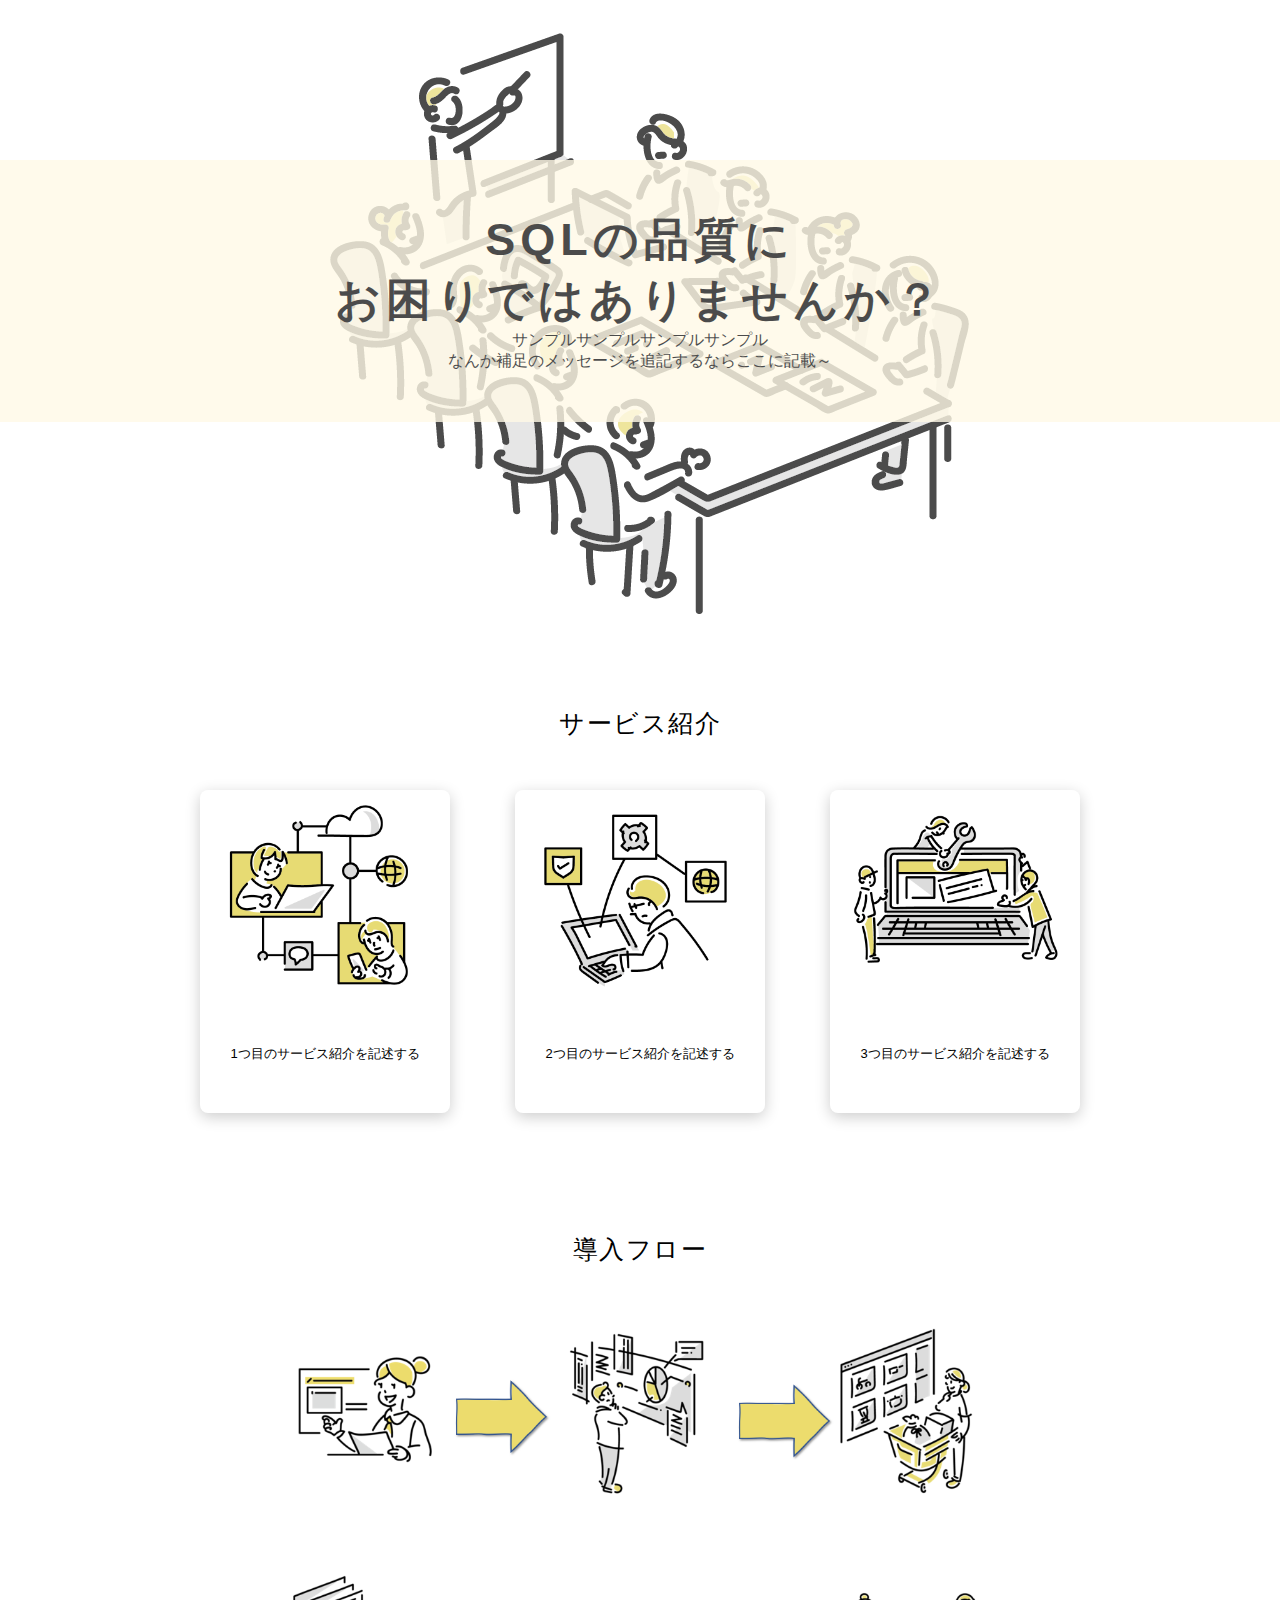
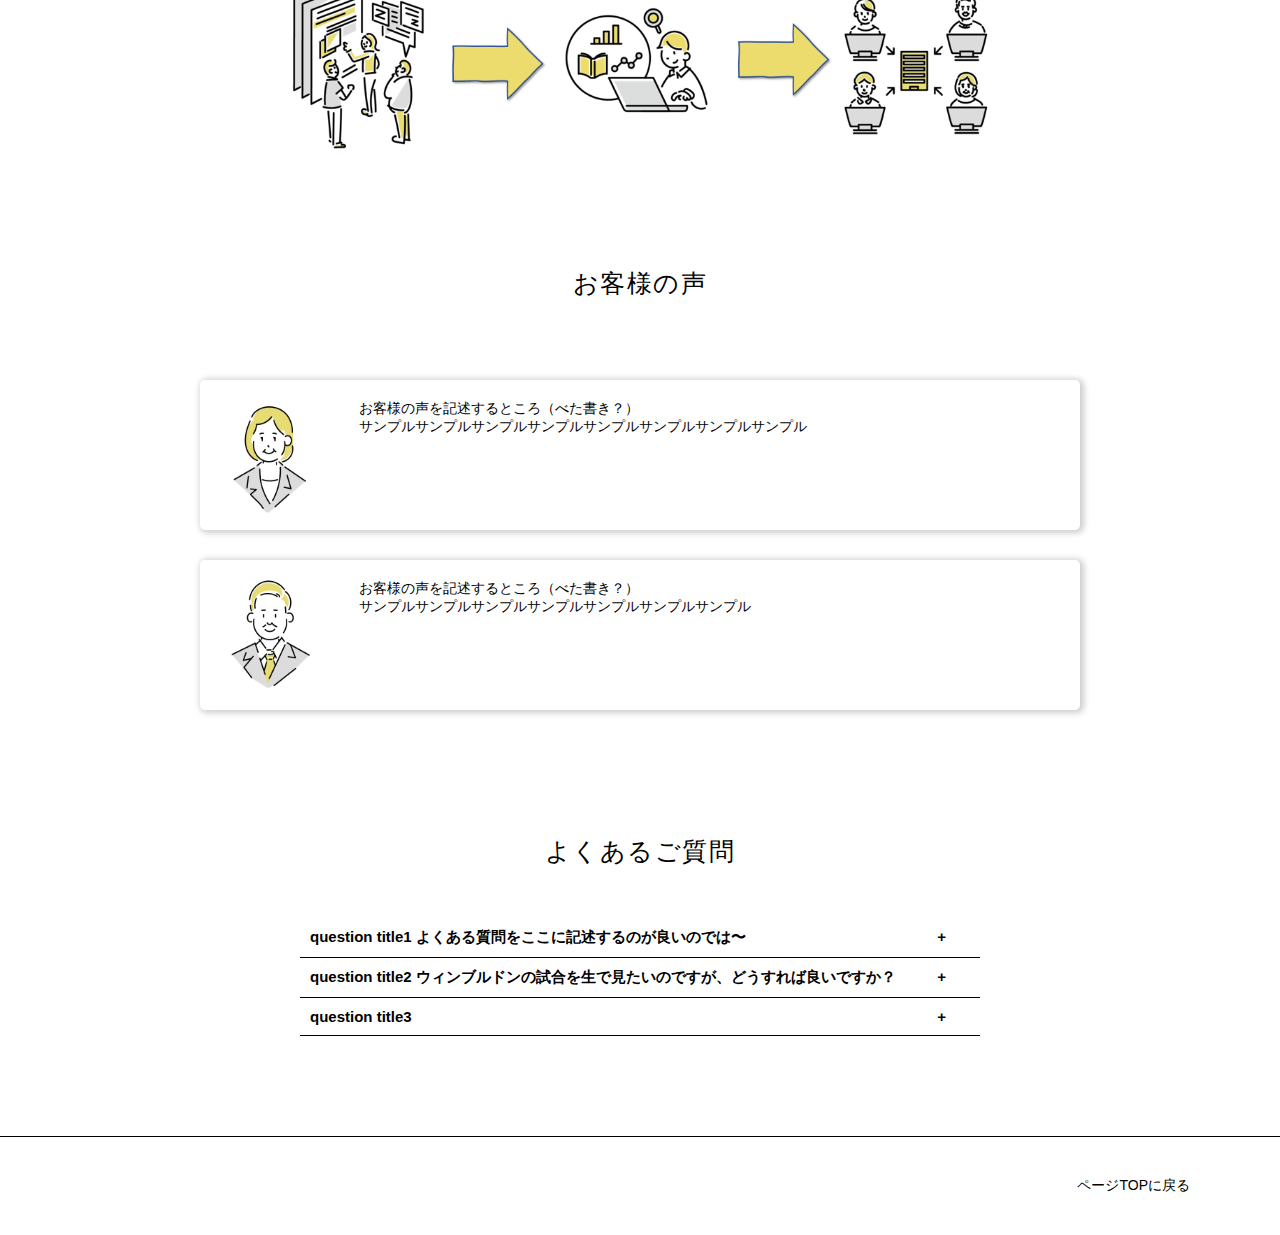
==== html/index.html @ bd045e1e "Rename landingPage.html to index.html" ====
<!DOCTYPE html>
<html>
    <head>
        <meta charset="utf-8">
        <meta name="viewport" content="width=device-width,initial-scale=1" />
        <meta name="viewport" content="width=device-width, initial-scale=1.0, maximum-scale=1.0, minimum-scale=1.0">
        <title>landingPage</title>
        <link rel="stylesheet" href="https://maxcdn.bootstrapcdn.com/font-awesome/4.3.0/css/font-awesome.min.css">
        <link rel="stylesheet" href="https://use.fontawesome.com/releases/v5.0.6/css/all.css">
        <link rel="stylesheet" href="../css/stylesheet.css">
        <script src="https://ajax.googleapis.com/ajax/libs/jquery/3.2.1/jquery.min.js"></script>
    </head>
    <body>
        <!-- メインエリア -->
        <div class="main-wrapper">
            <div class="conatiner">
                <div class="main-title">
                    <h1>SQLの品質に <br />お困りではありませんか？</h1>
                    <p>サンプルサンプルサンプルサンプル <br /> なんか補足のメッセージを追記するならここに記載～</p>
                </div>
            </div>
        </div>
        <!-- ここまで -->

        <!-- サービス紹介エリア -->
        <div class="service-wrapper">
            <div class="container">
                <h2>サービス紹介</h2>
                <div class="services">
                    <div class="service">
                        <div class="service-icon1">
                            <!-- <img src="../img/service1.png" alt="紹介画像1"> -->
                        </div>
                        <p class="text-service">1つ目のサービス紹介を記述する</p>
                    </div>
                    <div class="service">
                        <div class="service-icon2">
                            <!-- <img src="../img/service2.png" alt="紹介画像2"> -->
                        </div>
                        <p class="text-service">2つ目のサービス紹介を記述する</p>
                    </div>
                    <div class="service">
                        <div class="service-icon3">
                            <!-- <img src="../img/service3.png" alt="紹介画像3"> -->
                        </div>
                        <p class="text-service">3つ目のサービス紹介を記述する</p>
                    </div>
                </div>
            </div>
        </div>
        <!-- ここまで -->
        
        <!-- 導入フローエリア -->
        <div class="flow-wrapper">
            <div class="container">
                <h2>導入フロー</h2>
                <!-- フロー1段目 -->
                <div class="flow">
                    <img src="../img/flow.png" alt="導入フロー">
                </div>
            </div>
        </div>
        <!-- ここまで -->

        <!-- お客様の声 -->
        <div class="testimonials-wrapper">
            <div class="container">
                <h2>お客様の声</h2>
                <div class="testimonials">
                    <div class="testimonial">
                        <div class="testimonial-icon">
                            <img src="../img/testimonial1.png" alt="お客様の声1">
                        </div>
                        <p class="test-txt">お客様の声を記述するところ（べた書き？）<br />サンプルサンプルサンプルサンプルサンプルサンプルサンプルサンプル</p>
                    </div>
                    <div class="testimonial">
                        <div class="testimonial-icon">
                            <img src="../img/testimonial2.png" alt="お客様の声2">
                        </div>
                        <p class="test-txt">お客様の声を記述するところ（べた書き？）<br />サンプルサンプルサンプルサンプルサンプルサンプルサンプル</p>
                    </div>
                </div> 
            </div>
        </div>
        <!-- ここまで -->

        <!-- よくあるご質問 -->
        <div class="faq-wrapper">
            <div class="container">
                <h2>よくあるご質問</h2>
                <div class="faq">
                    <h4 class="accordion-title question">question title1 よくある質問をここに記述するのが良いのでは〜</h4>
                    <div class="answer">answer area1</div>
                    <h4 class="accordion-title question">question title2 ウィンブルドンの試合を生で見たいのですが、どうすれば良いですか？</h4>
                    <div class="answer">answer → お金を貯めてロンドンに行きましょう。</div>
                    <h4 class="accordion-title question">question title3</h4>
                    <div class="answer">answer area3</div>
                </div>
            </div>
        </div>
        <!-- ここまで -->

        <!-- フッター -->
        <footer>
            <p class="pagetop-back" id="pagetop">
                ページTOPに戻る
            </p>
        </footer>
        <!-- ここまで -->
        
        <script src="../js/script.js"></script>
    </body>
</html>
---- css/stylesheet.css ----
/* 全体の設定 */
*{
    box-sizing: border-box;
    cursor: pointer;
}

html, body,
ul, ol, li,
h1, h2, h3, h4, h5, h6, p, div{
    margin: 0;
    padding: 0;
}

body{
    font-family: Verdana, Geneva, Tahoma, sans-serif;
}

li{
    list-style: none;
}

a{
    text-decoration: none;
}
/* ここまで */
.container{
    width: 100%;
    margin: 0 auto;
    text-align: center;
}

.main-wrapper{
    background-image: url(../img/main-wrapper-bg.png);
    background-repeat: no-repeat;
    /* background-size: auto; */
    background-position: center;
    opacity: 0.7;
    padding: 160px 0 220px 0;
    text-align: center;
    /* border-bottom: 1px solid #000; */
}

.main-wrapper h1{
    letter-spacing: 5px;
    font-size: 45px;
}

.main-title{
    background: rgba(255,248,220,0.8);
    padding: 50px;
    /* margin: 30px; */
}

h2{
    text-align: center;
    padding: 50px 0;
    font-size: 25px;
    font-weight: normal;
    letter-spacing: 1.5px;
}

.service-wrapper{
    padding: 15px 200px 70px;
}

.services{
    display: flex;
    justify-content: space-between;
}

.service{
    padding: 0px 0px 25px 0px;
    box-shadow: 0 4px 15px rgba(0, 0, 0, .2);
    border-radius: 8px;
    overflow: hidden;
}

.service-icon1{
    height: 200px;
    width: 250px;
    margin: 10px 0px 0px 0px;
    background: url(../img/service1.png) no-repeat center;
    background-size: cover;
    box-sizing: border-box;
}

.service-icon2{
    height: 200px;
    width: 250px;
    margin: 10px 0px 0px 0px;
    background: url(../img/service2.png) no-repeat center;
    background-size: cover;
    box-sizing: border-box;
}

.service-icon3{
    height: 200px;
    width: 250px;
    margin: 10px 0px 0px 0px;
    background: url(../img/service3.png) no-repeat center;
    background-size: cover;
    box-sizing: border-box;
}

.text-service{
    margin-top: 20px;
    font-size: 13px;
    color: #000;
    padding: 25px;
}

.testimonials-wrapper{
    padding: 50px 0px 30px;
}

.testimonials{
    padding: 0px 200px;
    width: 100%;
}

.testimonial{
    display: flex;
    justify-content: center;
    height: 150px;
    margin: 30px auto;
    box-shadow: 2px 1px 6px 2px rgba(0, 0, 0, .2);
    border-radius: 5px;
}

.testimonial-icon img{
    width: 120%;
    height: 100%;
}

.flow img{
    width: 60%;
}

.test-txt{
    width: 100%;
    margin: 20px 20px 20px 40px;
    font-size: 14px;
    text-align: left;
}

.faq-wrapper{
    padding: 15px 300px 100px;
}

.faq{
    width: 100%;
    margin: 0 auto;
}

.accordion-title{
    border-bottom: 1px solid #000;
    font-size: 15px;
    padding: 10px;
    text-align: left;
    position: relative;;
}

.accordion-title::after{
    content: '+';
    position: absolute;
    right: 5%;
}

.accordion-title.is-active::after{
    content: '➖';
    right: 5%;
}

.answer{
    text-align: left;
    font-size: 15px;
    line-height: 0px;
    height: 0px;
    overflow: hidden;
}

.answer.is-open{
    border-bottom: 1px solid #000;
    padding: 15px;
    height: auto;
    line-height: normal;
}

footer{
    border-top: 1px solid #000;
    padding: 40px;
}

.pagetop-back{
    margin-right: 50px;
    color: #000;
    font-size: 14px;
    text-align: right;
}

.pagetop-back:hover{
    color: rgb(255, 130, 80);
}
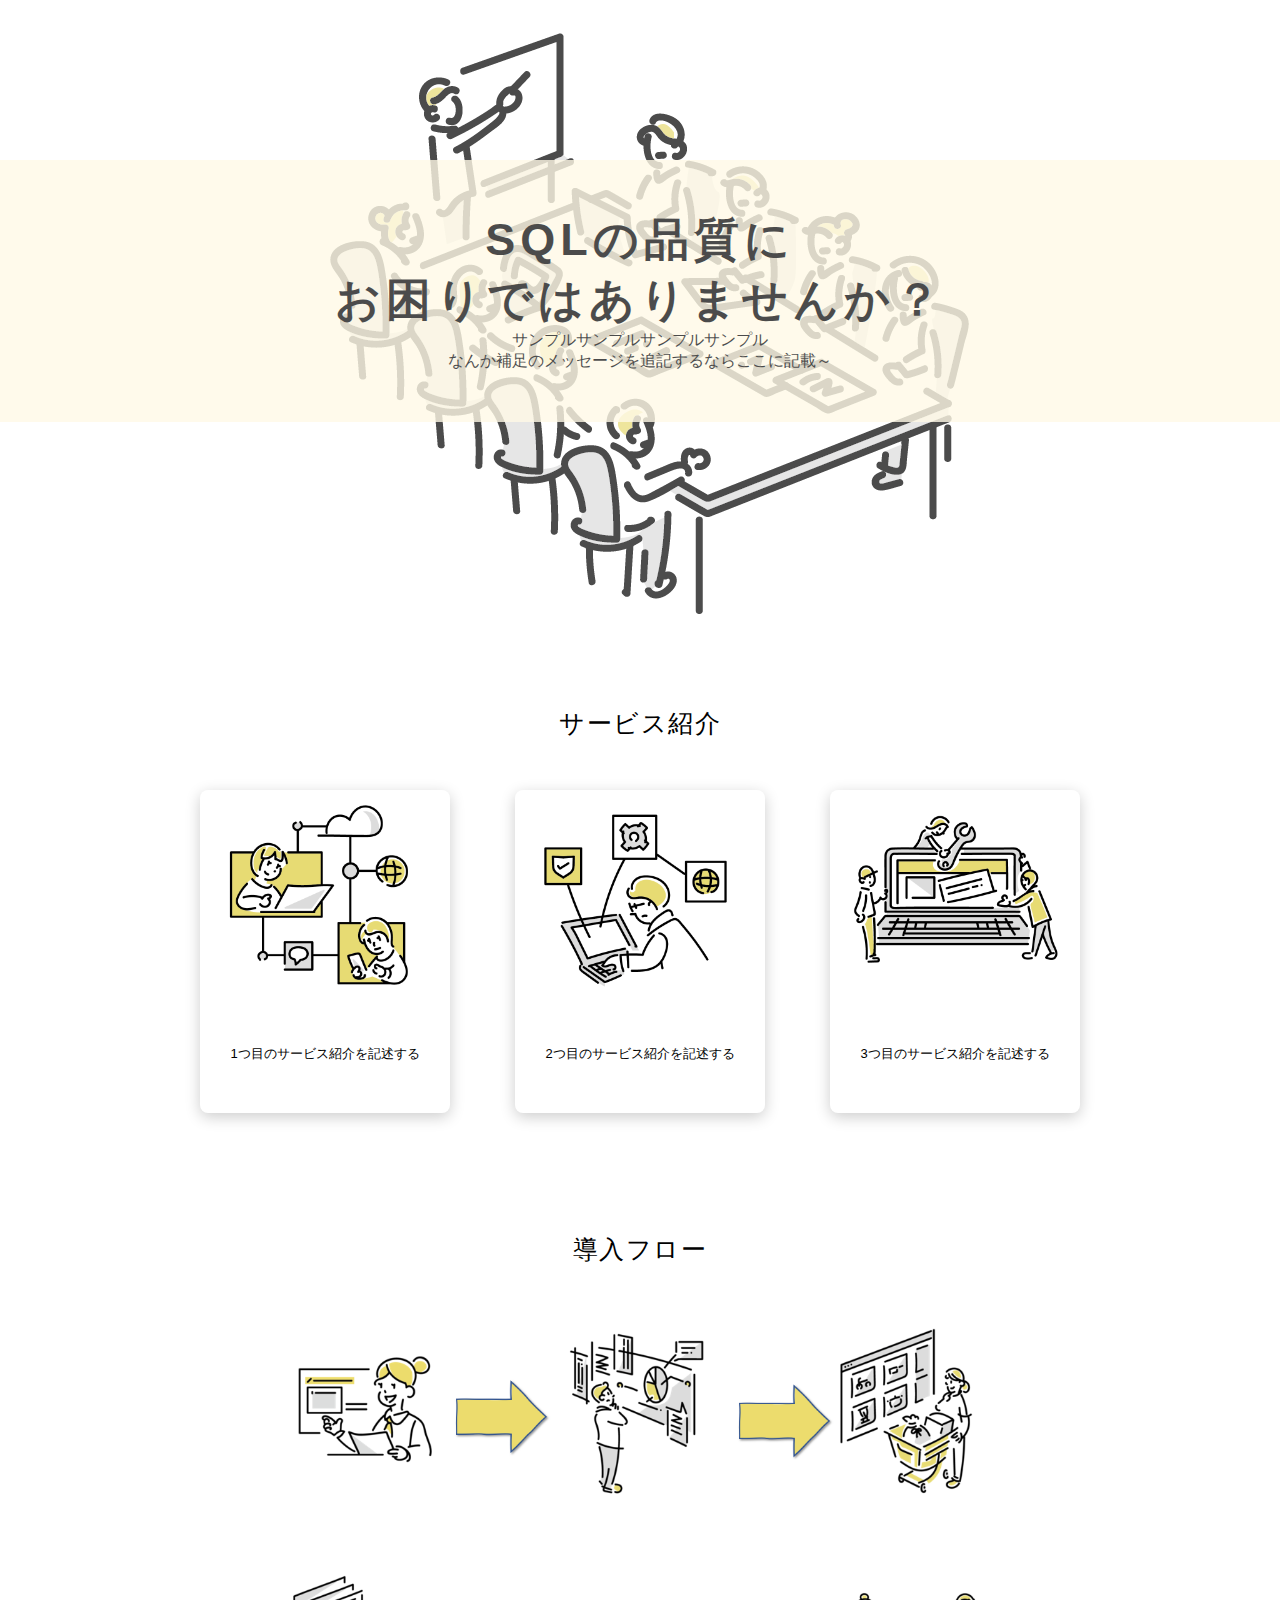
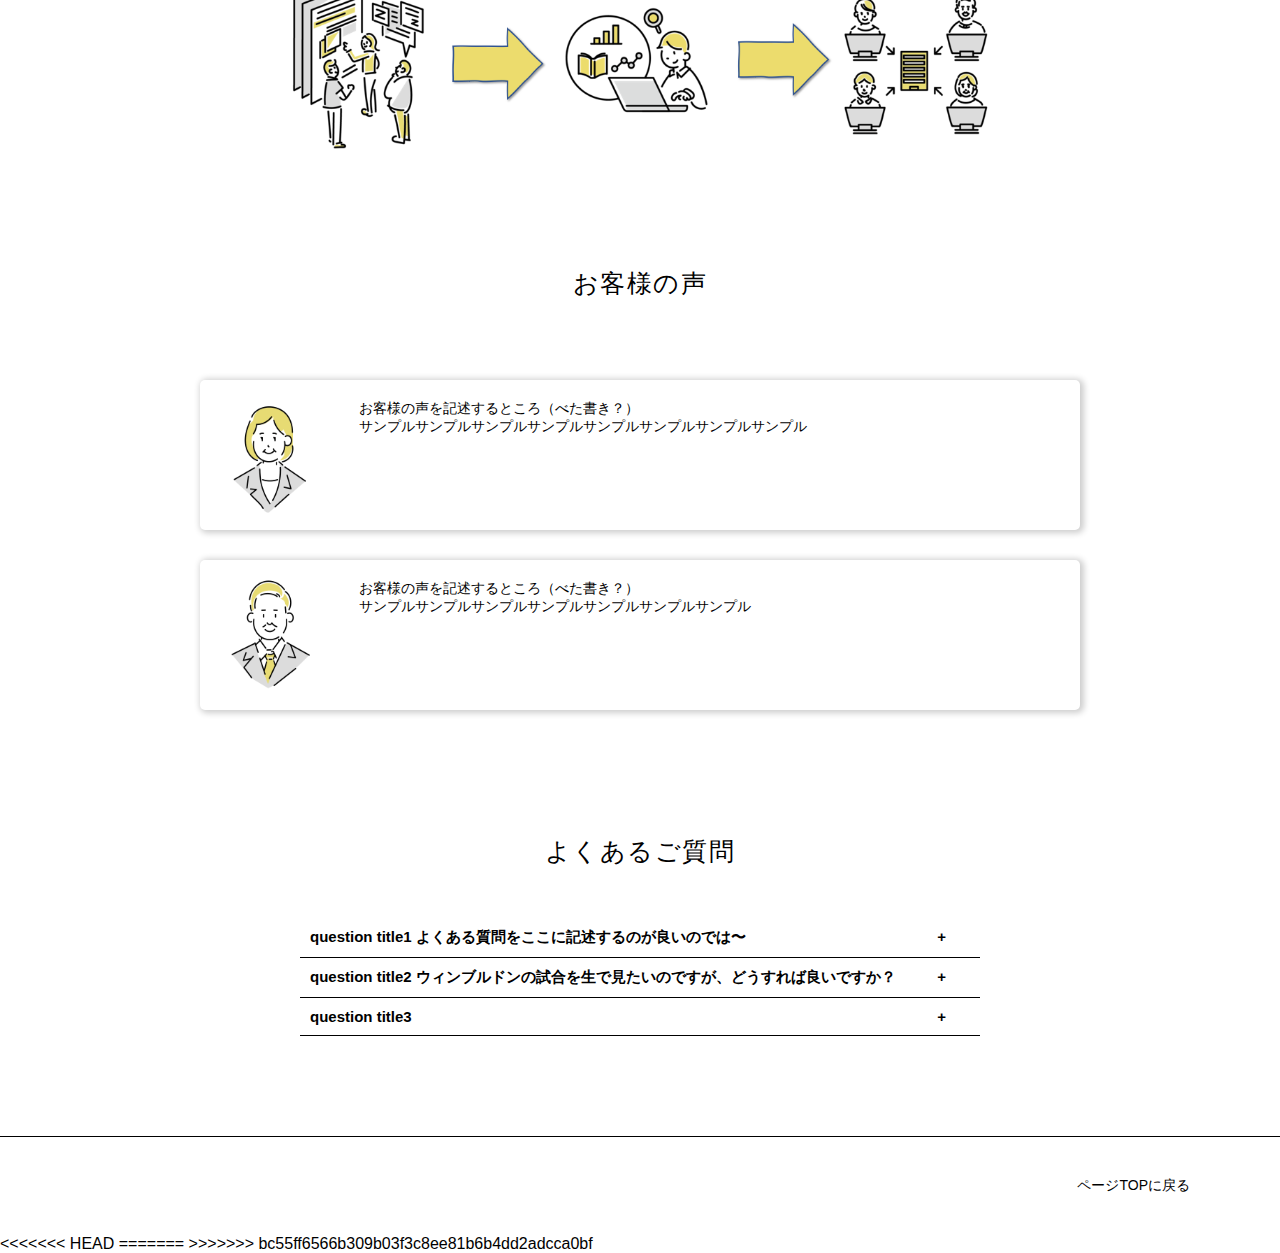
==== commit 6f401549: "Merge branch 'master' of https://github.com/rs-janv/LandingPage" ====
--- a/html/index.html
+++ b/html/index.html
@@ -110,4 +110,8 @@
         
         <script src="../js/script.js"></script>
     </body>
+<<<<<<< HEAD
+</html>
+=======
 </html>
+>>>>>>> bc55ff6566b309b03f3c8ee81b6b4dd2adcca0bf
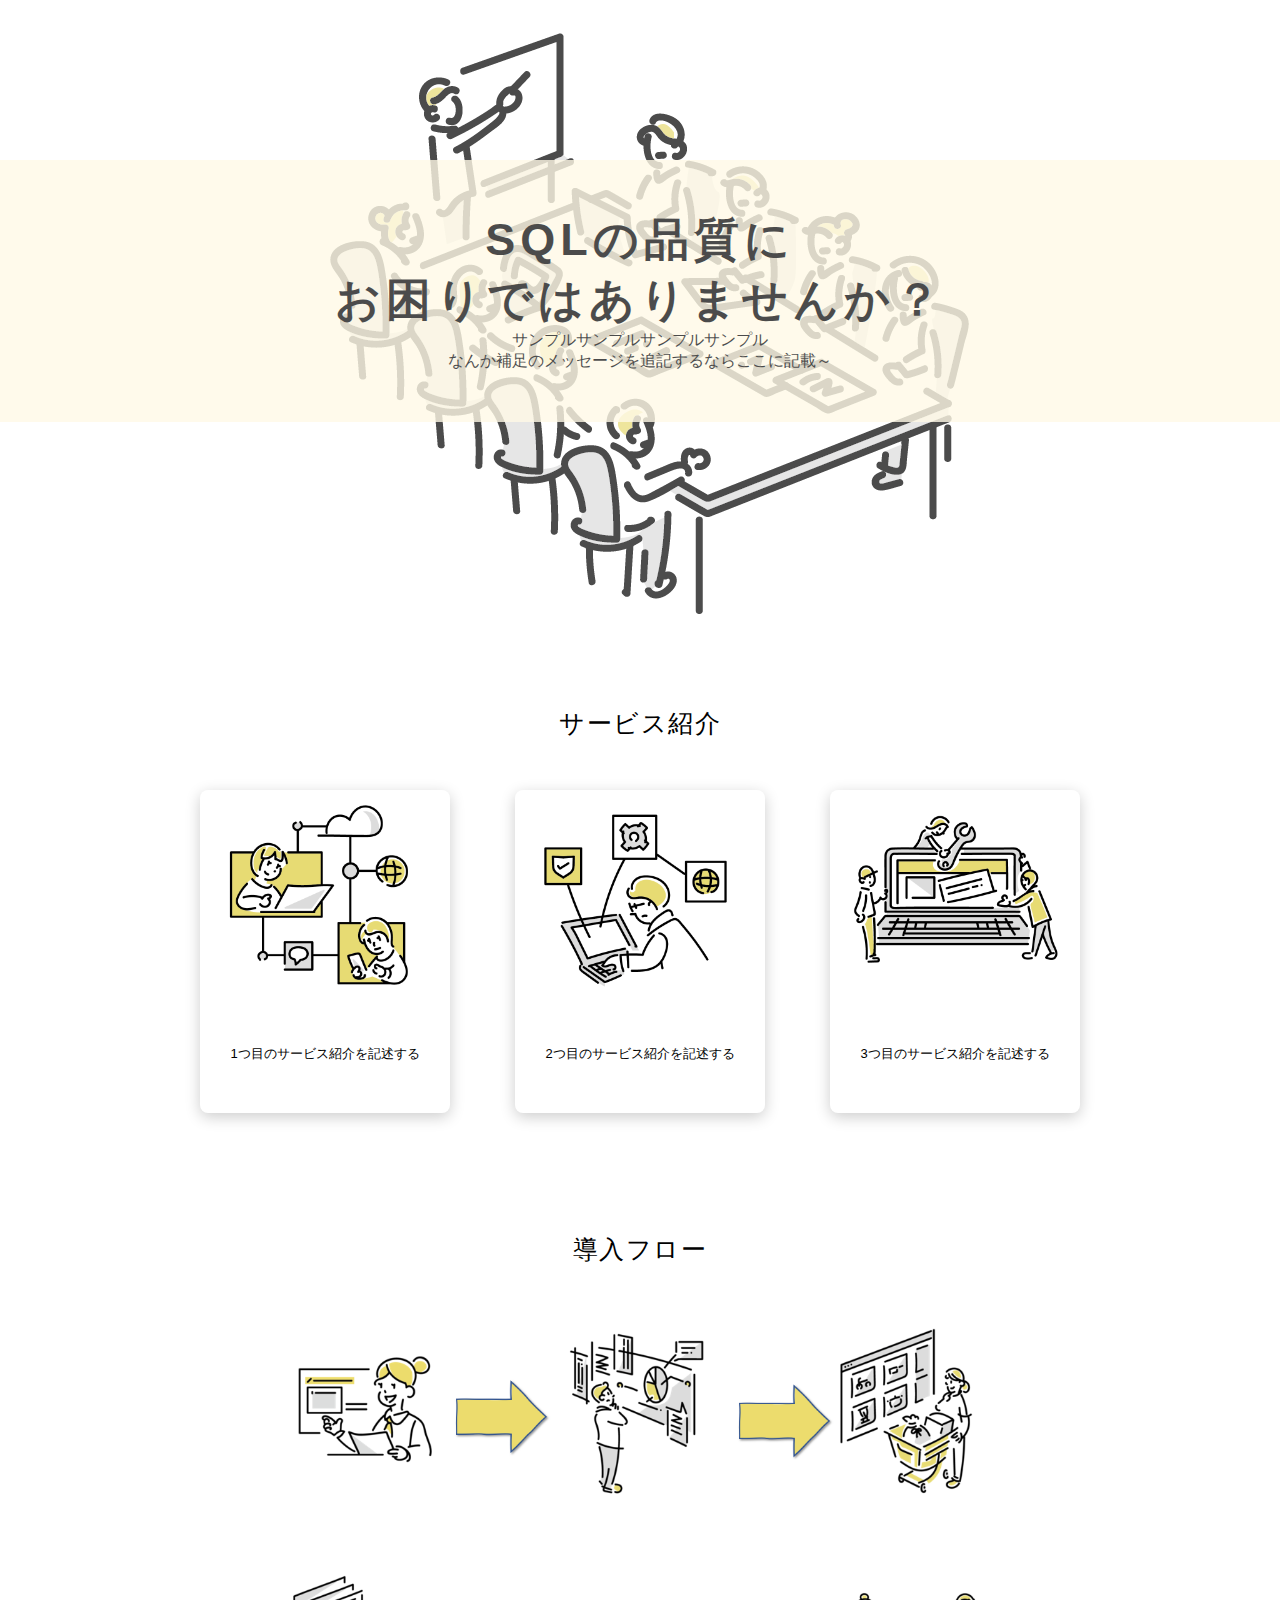
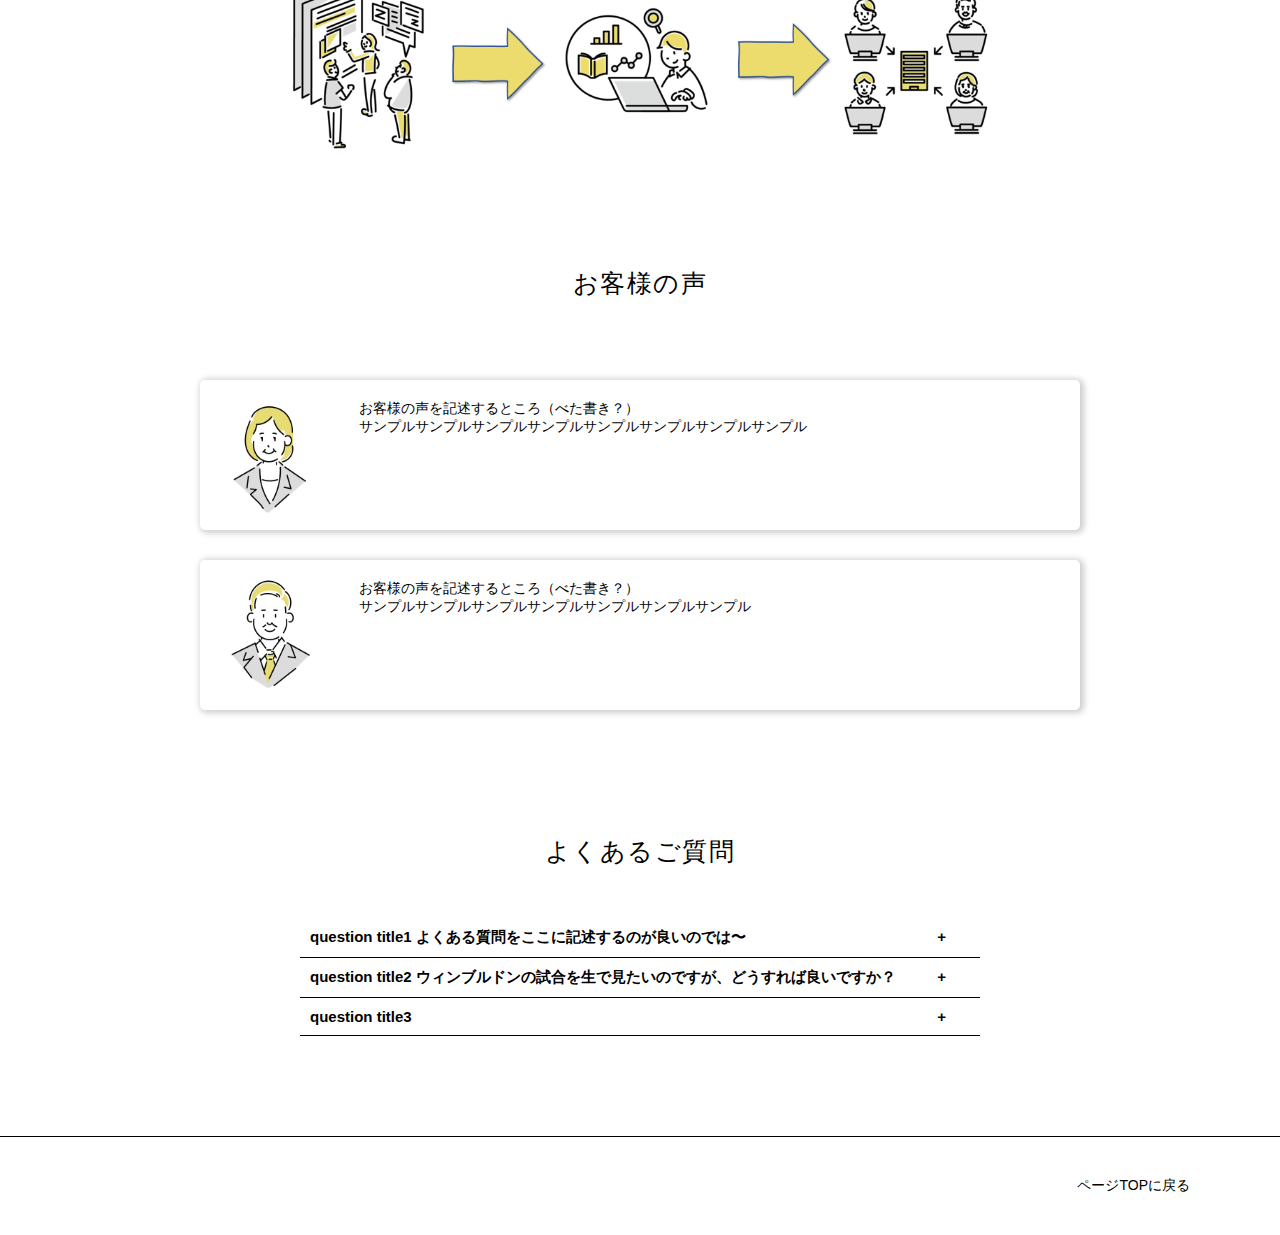
==== commit fd279c42: "Update index.html" ====
--- a/html/index.html
+++ b/html/index.html
@@ -110,8 +110,3 @@
         
         <script src="../js/script.js"></script>
     </body>
-<<<<<<< HEAD
-</html>
-=======
-</html>
->>>>>>> bc55ff6566b309b03f3c8ee81b6b4dd2adcca0bf
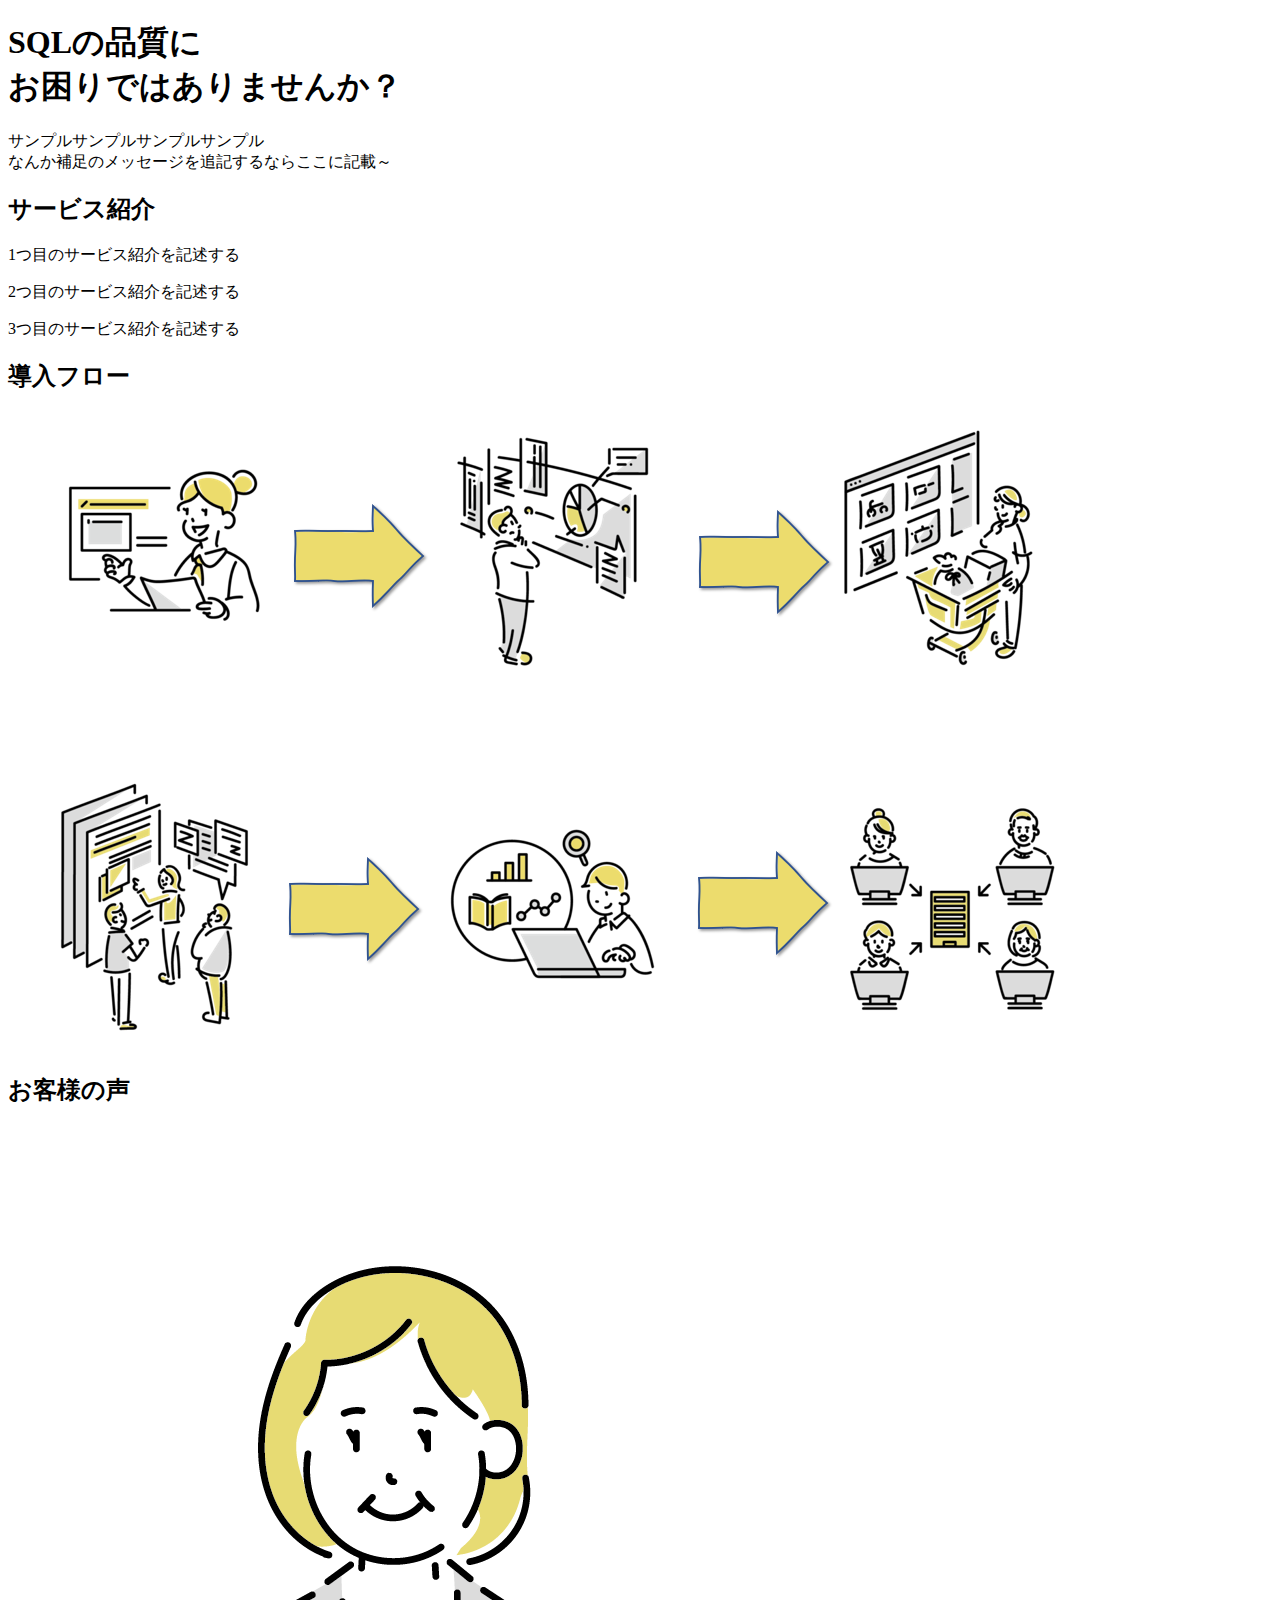
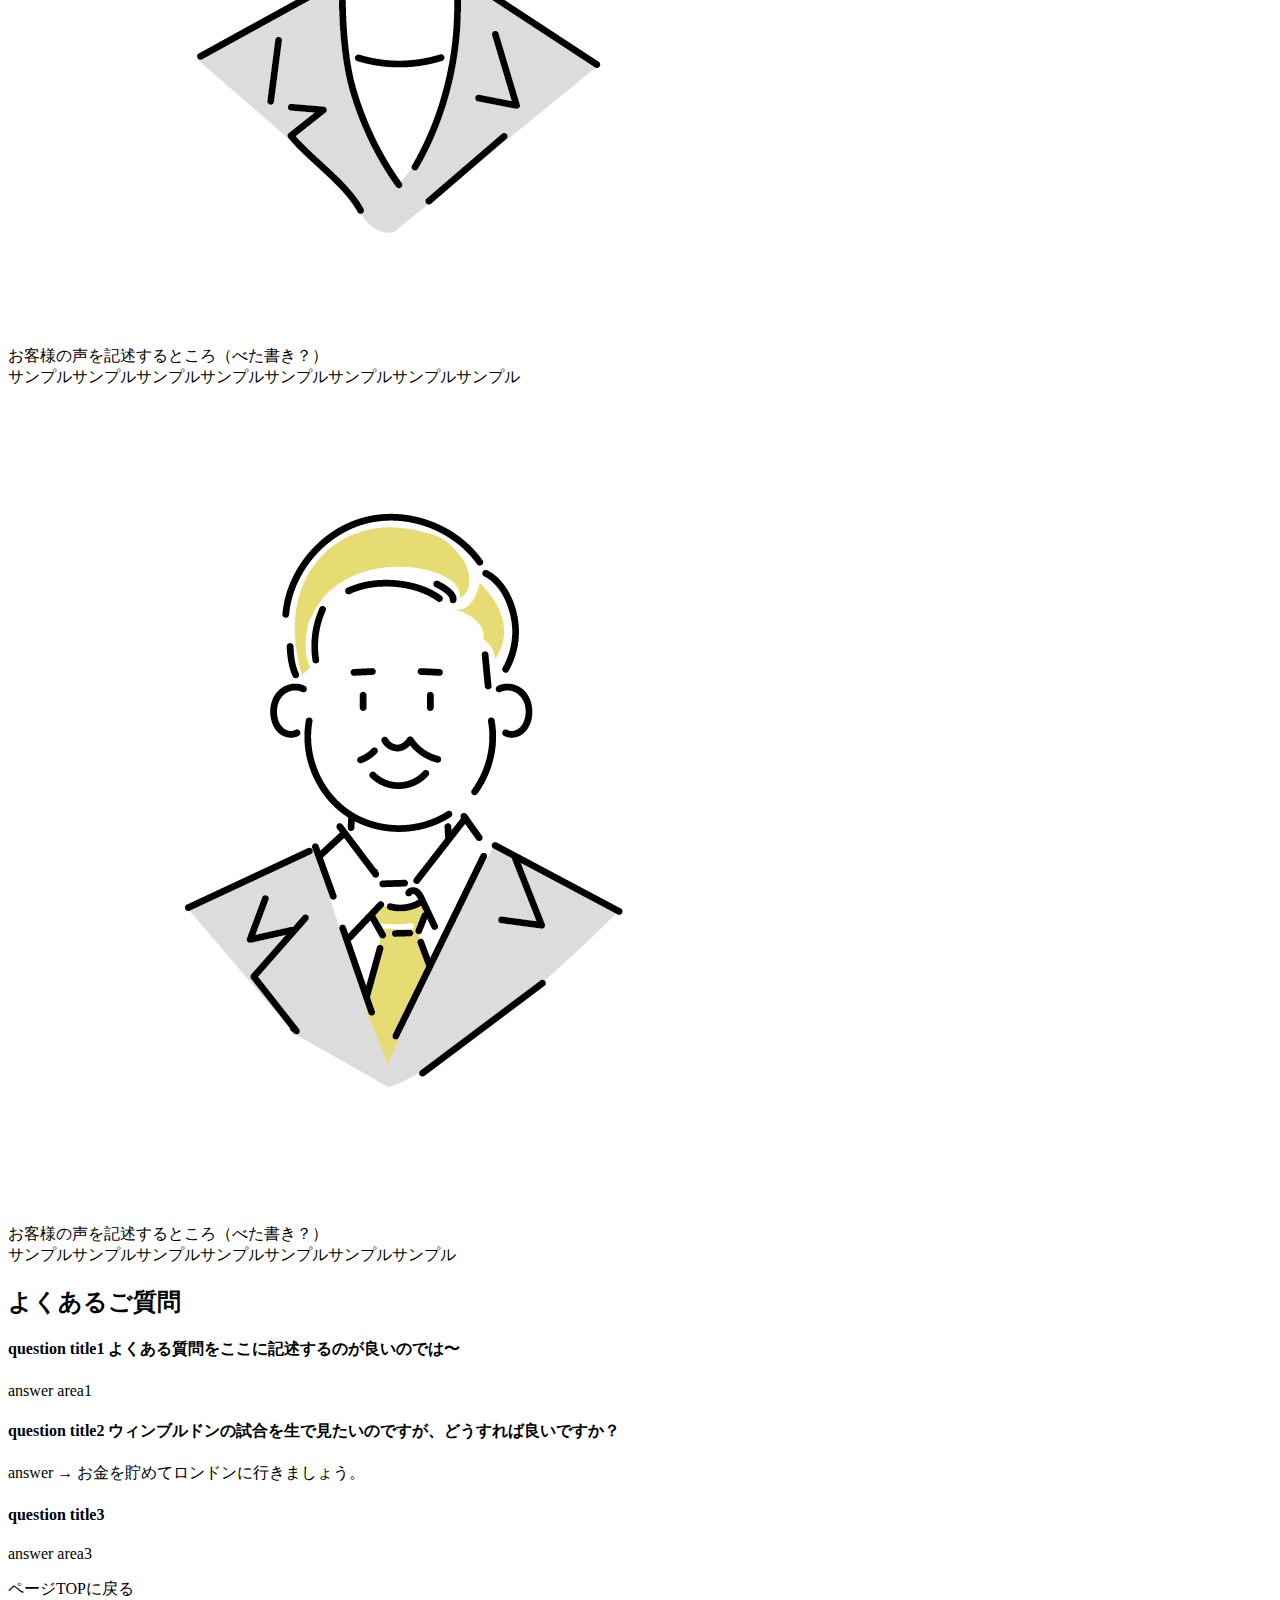
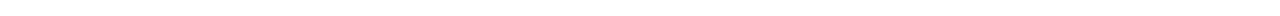
==== commit 47632901: "Update index.html" ====
--- a/html/index.html
+++ b/html/index.html
@@ -7,7 +7,7 @@
         <title>landingPage</title>
         <link rel="stylesheet" href="https://maxcdn.bootstrapcdn.com/font-awesome/4.3.0/css/font-awesome.min.css">
         <link rel="stylesheet" href="https://use.fontawesome.com/releases/v5.0.6/css/all.css">
-        <link rel="stylesheet" href="../css/stylesheet.css">
+        <link rel="stylesheet" href="css/stylesheet.css">
         <script src="https://ajax.googleapis.com/ajax/libs/jquery/3.2.1/jquery.min.js"></script>
     </head>
     <body>
@@ -108,5 +108,5 @@
         </footer>
         <!-- ここまで -->
         
-        <script src="../js/script.js"></script>
+        <script src="js/script.js"></script>
     </body>
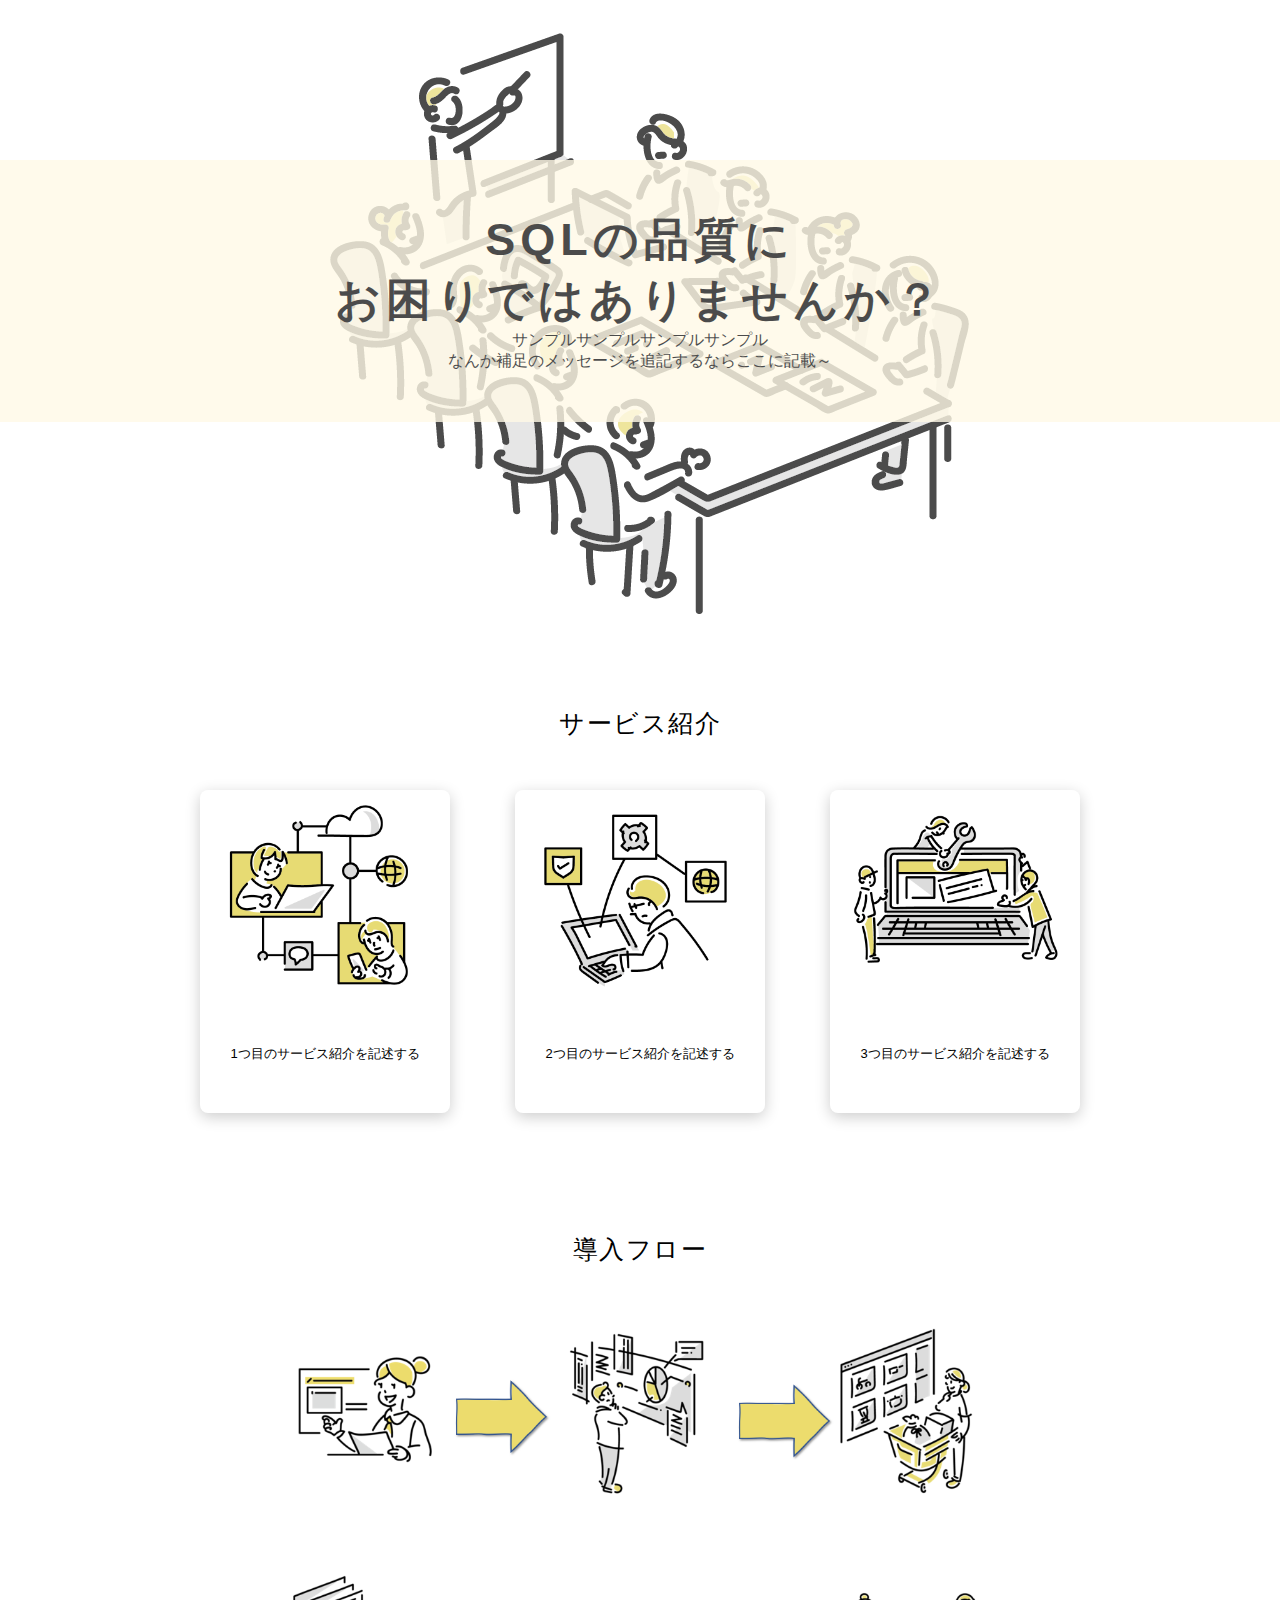
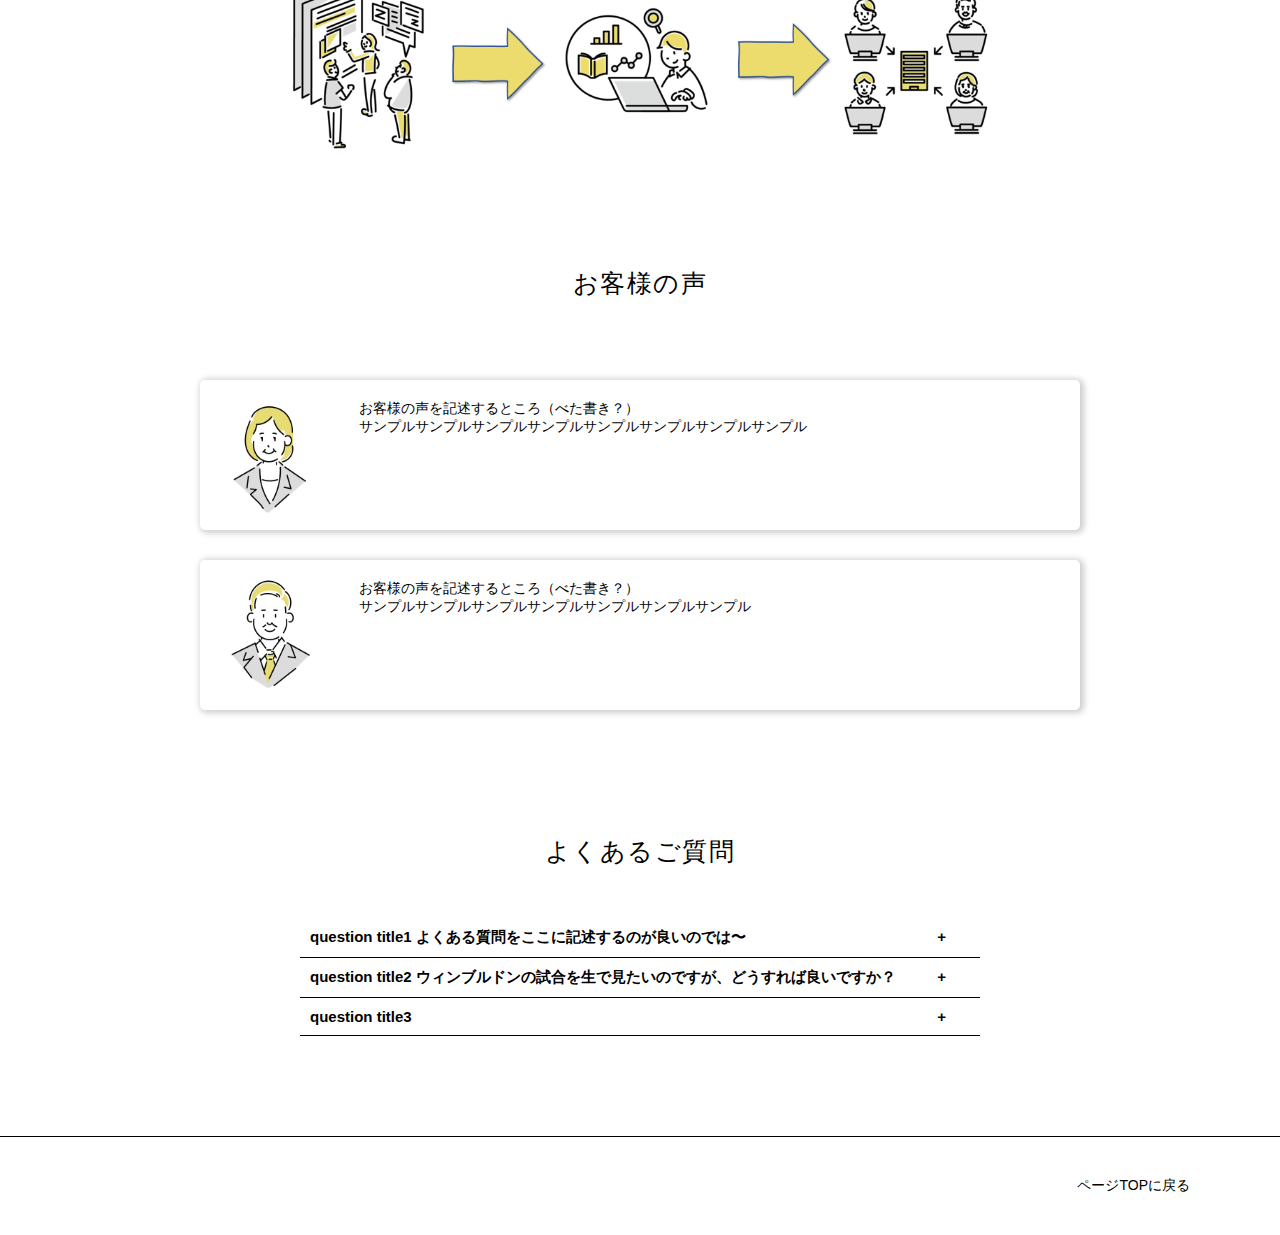
==== commit 81b76040: "Update index.html" ====
--- a/html/index.html
+++ b/html/index.html
@@ -7,7 +7,7 @@
         <title>landingPage</title>
         <link rel="stylesheet" href="https://maxcdn.bootstrapcdn.com/font-awesome/4.3.0/css/font-awesome.min.css">
         <link rel="stylesheet" href="https://use.fontawesome.com/releases/v5.0.6/css/all.css">
-        <link rel="stylesheet" href="css/stylesheet.css">
+        <link rel="stylesheet" href="https://rs-janv.github.io/LandingPage/css/stylesheet.css">
         <script src="https://ajax.googleapis.com/ajax/libs/jquery/3.2.1/jquery.min.js"></script>
     </head>
     <body>
@@ -56,7 +56,7 @@
                 <h2>導入フロー</h2>
                 <!-- フロー1段目 -->
                 <div class="flow">
-                    <img src="../img/flow.png" alt="導入フロー">
+                    <img src="https://rs-janv.github.io/LandingPage//img/flow.png" alt="導入フロー">
                 </div>
             </div>
         </div>
@@ -69,13 +69,13 @@
                 <div class="testimonials">
                     <div class="testimonial">
                         <div class="testimonial-icon">
-                            <img src="../img/testimonial1.png" alt="お客様の声1">
+                            <img src="https://rs-janv.github.io/LandingPage//img/testimonial1.png" alt="お客様の声1">
                         </div>
                         <p class="test-txt">お客様の声を記述するところ（べた書き？）<br />サンプルサンプルサンプルサンプルサンプルサンプルサンプルサンプル</p>
                     </div>
                     <div class="testimonial">
                         <div class="testimonial-icon">
-                            <img src="../img/testimonial2.png" alt="お客様の声2">
+                            <img src="https://rs-janv.github.io/LandingPage//img/testimonial2.png" alt="お客様の声2">
                         </div>
                         <p class="test-txt">お客様の声を記述するところ（べた書き？）<br />サンプルサンプルサンプルサンプルサンプルサンプルサンプル</p>
                     </div>
@@ -108,5 +108,5 @@
         </footer>
         <!-- ここまで -->
         
-        <script src="js/script.js"></script>
+        <script src="https://rs-janv.github.io/LandingPage/js/script.js"></script>
     </body>
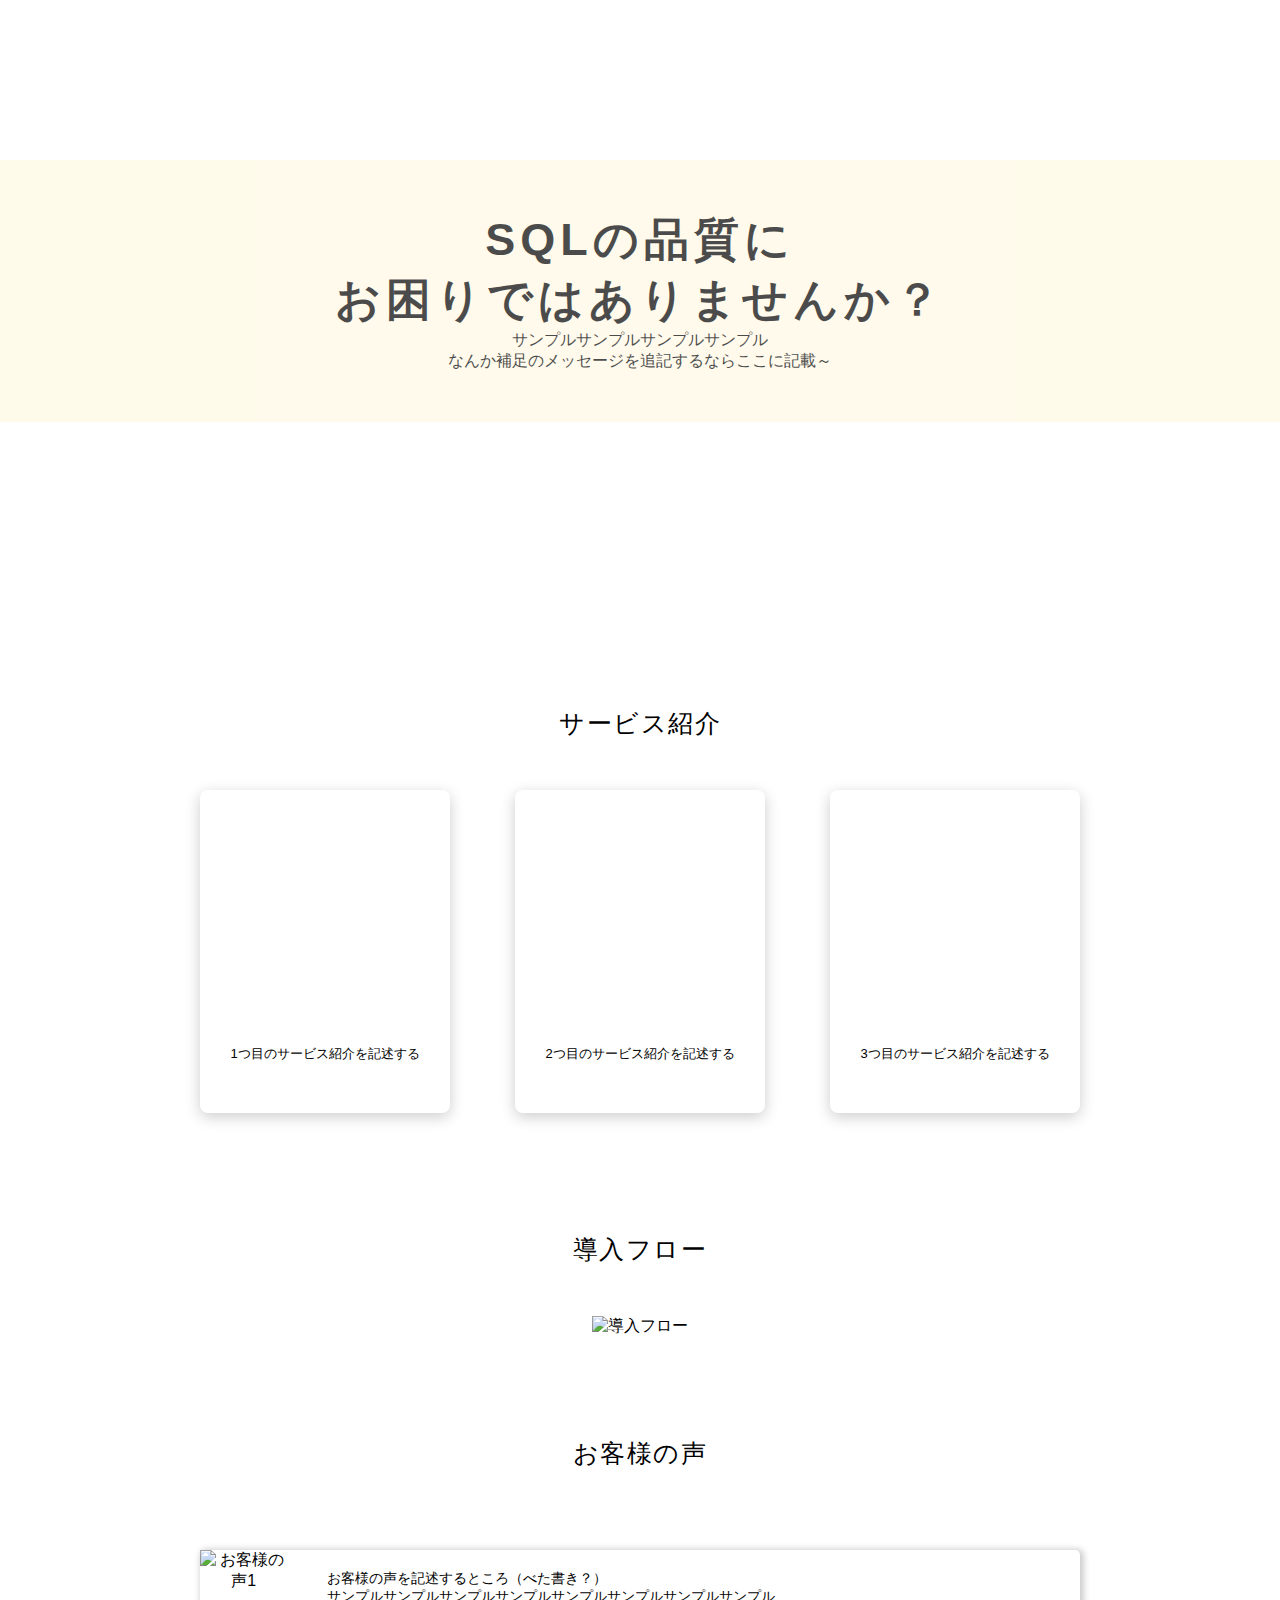
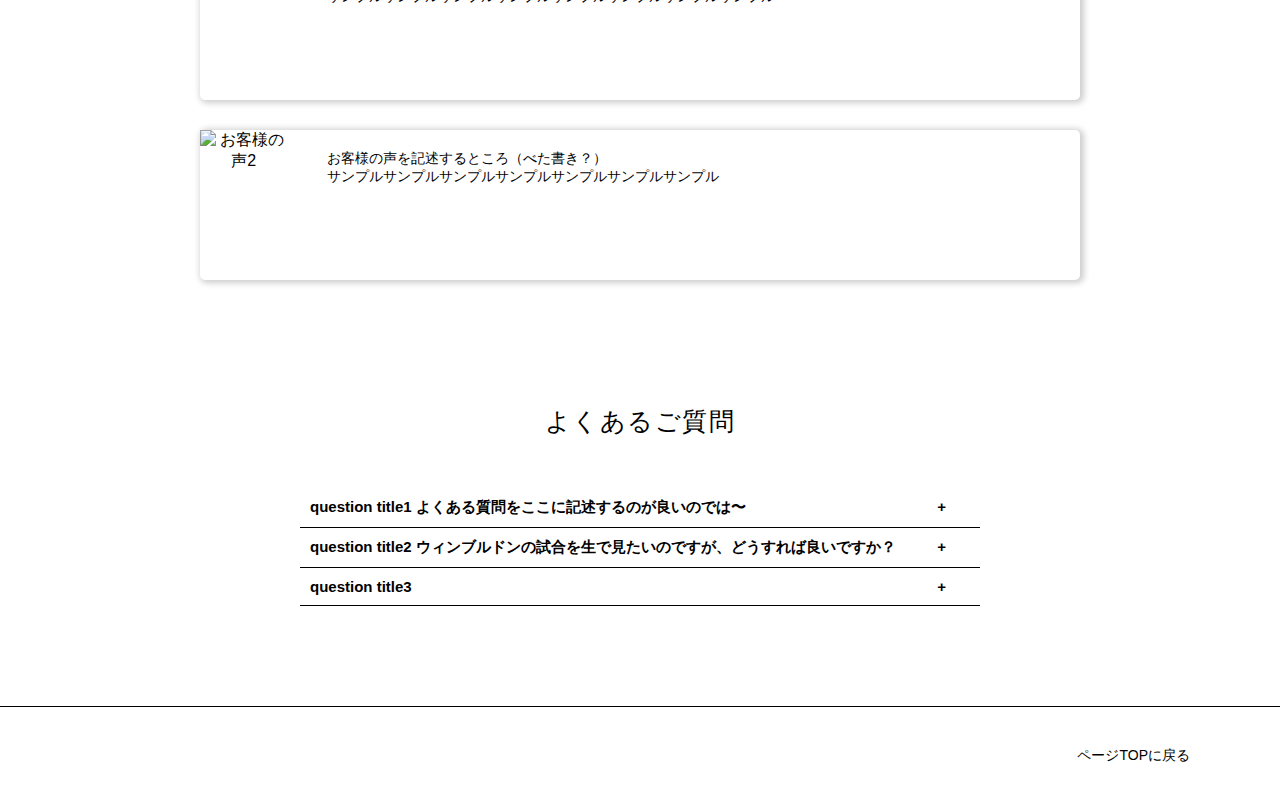
==== commit 20ea846f: "Update index.html" ====
--- a/html/index.html
+++ b/html/index.html
@@ -29,19 +29,19 @@
                 <div class="services">
                     <div class="service">
                         <div class="service-icon1">
-                            <!-- <img src="../img/service1.png" alt="紹介画像1"> -->
+                            <!-- <img src="img/service1.png" alt="紹介画像1"> -->
                         </div>
                         <p class="text-service">1つ目のサービス紹介を記述する</p>
                     </div>
                     <div class="service">
                         <div class="service-icon2">
-                            <!-- <img src="../img/service2.png" alt="紹介画像2"> -->
+                            <!-- <img src="img/service2.png" alt="紹介画像2"> -->
                         </div>
                         <p class="text-service">2つ目のサービス紹介を記述する</p>
                     </div>
                     <div class="service">
                         <div class="service-icon3">
-                            <!-- <img src="../img/service3.png" alt="紹介画像3"> -->
+                            <!-- <img src="img/service3.png" alt="紹介画像3"> -->
                         </div>
                         <p class="text-service">3つ目のサービス紹介を記述する</p>
                     </div>
@@ -56,7 +56,7 @@
                 <h2>導入フロー</h2>
                 <!-- フロー1段目 -->
                 <div class="flow">
-                    <img src="https://rs-janv.github.io/LandingPage//img/flow.png" alt="導入フロー">
+                    <img src="img/flow.png" alt="導入フロー">
                 </div>
             </div>
         </div>
@@ -69,13 +69,13 @@
                 <div class="testimonials">
                     <div class="testimonial">
                         <div class="testimonial-icon">
-                            <img src="https://rs-janv.github.io/LandingPage//img/testimonial1.png" alt="お客様の声1">
+                            <img src="img/testimonial1.png" alt="お客様の声1">
                         </div>
                         <p class="test-txt">お客様の声を記述するところ（べた書き？）<br />サンプルサンプルサンプルサンプルサンプルサンプルサンプルサンプル</p>
                     </div>
                     <div class="testimonial">
                         <div class="testimonial-icon">
-                            <img src="https://rs-janv.github.io/LandingPage//img/testimonial2.png" alt="お客様の声2">
+                            <img src="img/testimonial2.png" alt="お客様の声2">
                         </div>
                         <p class="test-txt">お客様の声を記述するところ（べた書き？）<br />サンプルサンプルサンプルサンプルサンプルサンプルサンプル</p>
                     </div>
@@ -108,5 +108,5 @@
         </footer>
         <!-- ここまで -->
         
-        <script src="https://rs-janv.github.io/LandingPage/js/script.js"></script>
+        <script src="js/script.js"></script>
     </body>
